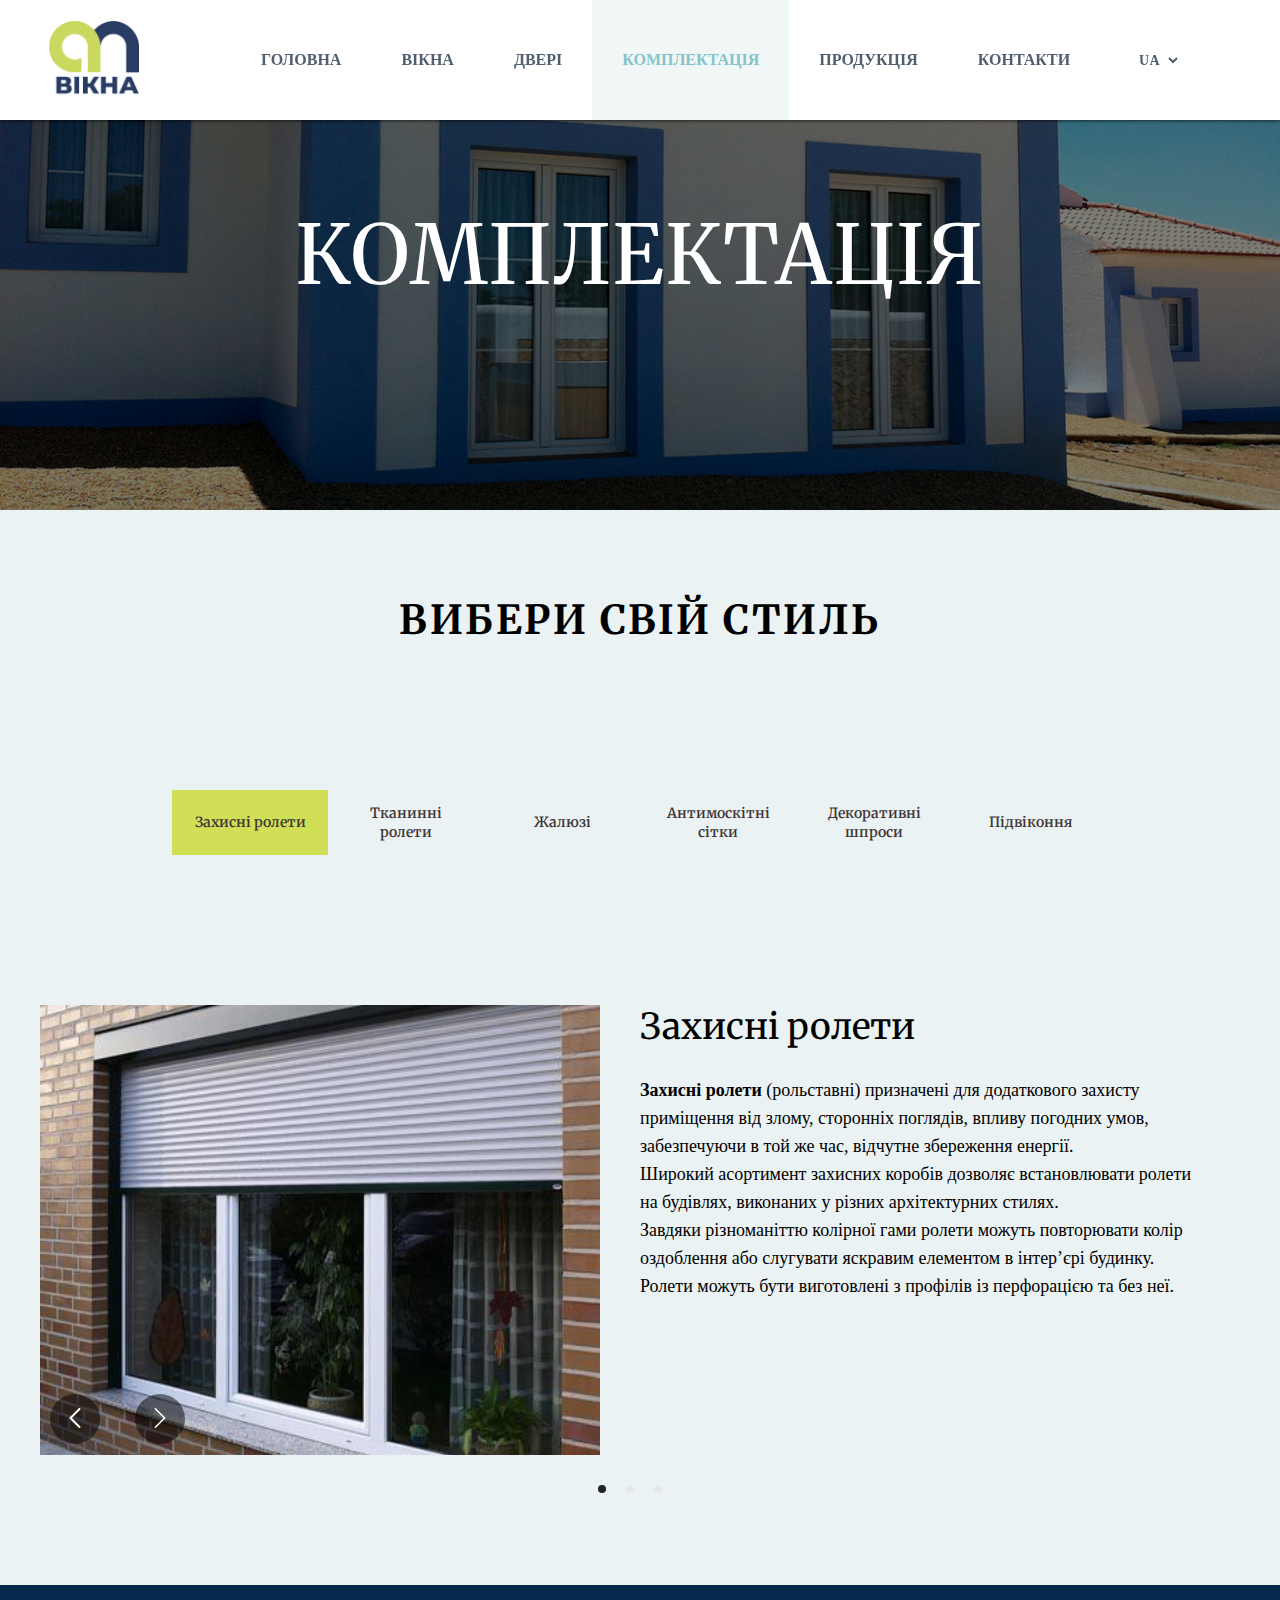
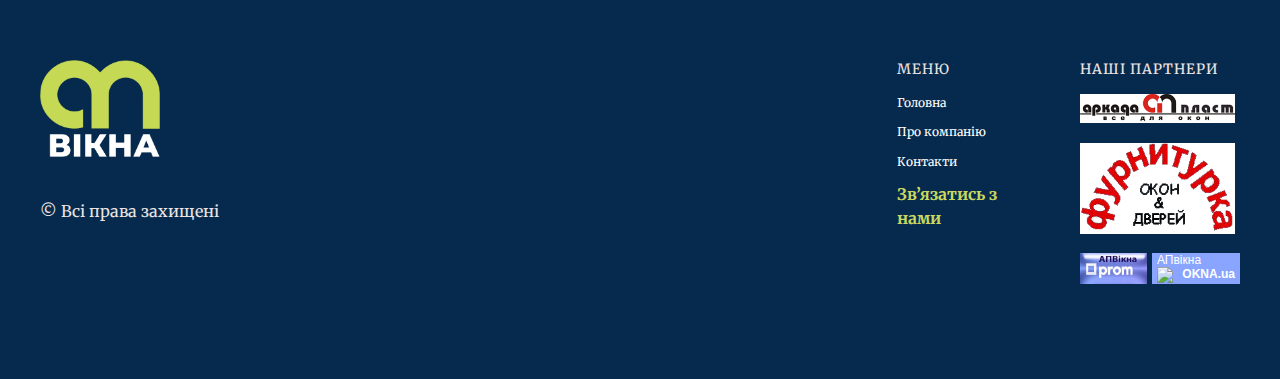
==== complectation.html @ 76748a0a "complactetion end" ====
<!DOCTYPE html>
<html lang="en">
<head>
    <meta charset="UTF-8">
    <meta http-equiv="X-UA-Compatible" content="IE=edge">
    <meta name="viewport" content="width=device-width, initial-scale=1.0">
    <title>Комплектація</title>
    <link rel="stylesheet" href="css_main/common.css">
    <link rel="stylesheet" href="css_main/complectation.css">
    <style>
        @import url('https://fonts.googleapis.com/css2?family=Merriweather&display=swap');
        @import url('https://fonts.googleapis.com/css2?family=Source+Sans+Pro:ital,wght@0,200;0,300;0,400;0,600;0,700;0,900;1,200;1,300;1,400;1,600;1,700;1,900&family=Tinos:wght@400;700&display=swap&subset=cyrillic,cyrillic-ext,greek,greek-ext,latin-ext,vietnamese');
        @import url('https://fonts.googleapis.com/css2?family=Oswald&display=swap');
    </style>
</head>
<body>
    
    <div class="complectation_main_container">

        <section class="header">
            <div class="logo_img_wrap">
                <img class="logo_img" src="images/logo/title_logo.png" alt="logo_img">
            </div>
            <div class="nav_wrap">
                <ul class="nav">
                    <li class="nav_item"><a class="nav_item_link" href="">ГОЛОВНА</a></li>
                    <li class="nav_item"><a class="nav_item_link" href="">ВІКНА</a></li>
                    <li class="nav_item"><a class="nav_item_link" href="">ДВЕРІ</a></li>
                    <li class="nav_item nav_item_active"><a class="nav_item_link nav_item_link_active" href="">КОМПЛЕКТАЦІЯ</a></li>
                    <li class="nav_item"><a class="nav_item_link" href="">ПРОДУКЦІЯ</a></li>
                    <li class="nav_item"><a class="nav_item_link" href="">КОНТАКТИ</a></li>
                    <li class="nav_item">
                        <select id="record-language-selection">
                            <option class="change_language" value="Uk">ua</option>
                            <option class="change_language" value="Ru">ru</option>
                        </select>
                    </li>
                </ul>
            </div>
        </section>

        <section class="complectation_title_container">
            <div class="complectation_title_wrap">
                <div class="complectation_title_bg_img_wrap">
                    <img class="complectation_title_bg_img" src="images/title/equipment_cover.jpg">
                </div>
                <div class="complectation_title_text_wrap">
                    <div class="complectation_title_text">КОМПЛЕКТАЦІЯ</div>
                </div>
            </div>
        </section>


        <section class="complectation_types_container">
            <div class="complectation_types_wrap">
                <div class="complectation_choose_style">
                    Вибери свій стиль
                </div>
                <div class="complectation_types_list">
                    <div class="complectation_types_item complectation_types_item_active">Захисні ролети</div>
                    <div class="complectation_types_item">Тканинні ролети</div>
                    <div class="complectation_types_item">Жалюзі</div>
                    <div class="complectation_types_item">Антимоскітні сітки</div>
                    <div class="complectation_types_item">Декоративні шпроси</div>
                    <div class="complectation_types_item">Підвіконня</div>
                </div>
                <div class="complectation_types_slider">
                    <div class="complectation_types_slider_item_protect complectation_types_slider_item_protect_active">
                        <div class="complectation_types_slider_item_img_wrap">
                            <img class="complectation_types_slider_item_img" src="images/content/equipment/sld1_1.jpg">
                            <div class="complectation_types_slider_buttons_wrap">
                                <button class="complectation_types_slider_button_right">
                                    <img class="complectation_types_slider_button_right_img" src="images/icon/back.svg">
                                </button>
                                <button class="complectation_types_slider_button_left">
                                    <img class="complectation_types_slider_button_left_img" src="images/icon/next.svg">
                                </button>
                            </div>
                        </div>
                        <div class="complectation_types_slider_item_text_wrap">
                            <div class="complectation_types_slider_item_title_text">Захисні ролети</div>
                            <div class="complectation_types_slider_item_side_text">
                                <strong>Захисні ролети</strong>
                                (рольставні) призначені для додаткового захисту приміщення від злому, сторонніх поглядів, впливу погодних умов, забезпечуючи в той же час, відчутне збереження енергії. 
                                <br>
                                Широкий асортимент захисних коробів дозволяє встановлювати ролети на будівлях, виконаних у різних архітектурних стилях. 
                                <br>
                                Завдяки різноманіттю колірної гами ролети можуть повторювати колір оздоблення або слугувати яскравим елементом в інтер’єрі будинку. Ролети можуть бути виготовлені з профілів із перфорацією та без неї.
                            </div>
                        </div>
                    </div>
                    <ol class="complectation_types_slider_indicators">
                        <li data-slide="0" class="active"></li>
                        <li data-slide="1"></li>
                        <li data-slide="2"></li>
                    </ol>
                </div>
            </div>
        </section>

        <section class="footer">
            <div class="footer_wrap">
                <div class="footer_logo_main">
                    <div class="footer_logo_wrap">
                        <img class="footer_logo" src="images/logo/sdlogo.png" alt="APvikna">
                    </div>
                    <div class="footer_logo_text">© Всі права захищені</div>
                </div>
                <div class="footer_nav_logo_wrap">
                    <div class="footer_nav">
                        <div class="footer_nav_menu">Меню</div>
                        <ul class="footer_nav_menu_wrap">
                            <li class="footer_nav_menu_item"><a class="footer_nav_menu_item_link" href="">Головна</a></li>
                            <li class="footer_nav_menu_item"><a class="footer_nav_menu_item_link" href="">Про компанію</a></li>
                            <li class="footer_nav_menu_item"><a class="footer_nav_menu_item_link" href="">Контакти</a></li>
                        </ul>
                        <div class="footer_contact_us">
                            <a class="footer_contact_us_link" href="">Зв’язатись з нами</a>
                        </div>
                    </div>
                    <div class="footer_logos_wrap">
                        <div class="footer_our_partners"> Наші партнери</div>
                        <div class="footer_arkada_plast_logo_wrap">
                            <a href=""><img class="footer_arkada_plast_logo" src="images/logo/footer_arcada.gif"></a>
                        </div>
                        <div class="footer_furniturka_logo_wrap">
                            <a href=""><img class="footer_furniturka_logo" src="images/logo/footer_furnit.png"></a>
                        </div>
                        <div class="footer_prom_okna_wrap">
                            <div class="footer_prom_wrap">
                                <a href=""><img class="footer_prom_logo" src="images/logo/logo_prom.png"></a>
                            </div>
                            <div class="footer_okna_wrap">
                                <div>
                                    <a class="footer_okna_apvikna" href="https://okna.ua/apvikna" target="blank">АПвікна</a>
                                    <a class="footer_okna_c-week" href="https://okna.ua/c-week">
                                        <img class="footer_okna_c-week_img" id="record-okna-ua-img" target="blank" src="https://okna.ua/img/bg-okna-ua-1-r.png"/>
                                    </a>
                                    <a class="footer_okna_okna" href="https://okna.ua/" target="blank">OKNA.ua</a>
                                </div>
                            </div>
                        </div>
                    </div>
                </div>
            </div>
        </section>
        
    </div>
</body>
</html>
---- css_main/common.css ----
button, 
button:active, 
button:focus {
    outline: none;
}

body{
    margin: 0px;
}

li{
    list-style-type: none;
}

ul {
    margin: 0px;
    padding-left: 0; 
}

a{
    text-decoration: none;
}

/* Nav menu  */

.header{
    width: 100%;
    height: 120px;
    display: flex;
    justify-content: center;
    align-items: center;
    background-color: white;
    position: fixed;
    z-index: 10;
    box-shadow: 0px 1px 3px rgb(0 0 0 / 60%);
}

.logo_img_wrap{
    width: 90px;
    height: 79px;
}

.logo_img{
    width: 90px;
    height: 79px;
}

.nav{
    display: flex;
    align-items: center;
    width: 100%;
    height: 100%;
    padding-right: 20px;
    padding-left: 92px;
}

.nav_item{
    display: flex;
    justify-content: center;
    align-items: center;
    height: 120px;
    padding-left: 15px;
    padding-right: 15px;
}

.nav_item_active{
    background: rgb(235, 242, 243);
    opacity: .7;
}

.nav_item_link{
    color: #505e6d;
    font-weight: 600;
    font-family:'Tinos', serif;
    margin: 0 15px;
    font-size: 16px;
}

.nav_item_link_active{
    color: #50aab2;
    margin: 0px 15px;
    font-family:'Tinos', serif;
    font-size: 16px;
    font-weight: 600;
}

.nav_item_link:hover{
    color: #50aab2
}

#record-language-selection,
.change_language {
    display: flex;
    border: 0px;
    flex-wrap: nowrap;
    cursor: pointer;
    text-transform: uppercase;
    -webkit-transition: .3s;
    transition: .3s;
    line-height: 26px;
    letter-spacing: .33px;
    padding: 5px;
    outline: none;
    color: #505e6d;
    background-color: transparent;
    font-size: 14px;
    font-weight: 600;
    font-family: 'Tinos', serif;
    margin: 0 15px;
}

#record-language-selection:hover {
    color: #50aab2 !important;
}

/* title cover */

.title_cover{
    position: relative;
    width: 100%;
    height: 1318px;
}

.title_cover_bg_wrap{
    position: absolute;
    width: 100%;
    height: 100%;
}

.title_cover_bg{
    width: 100%;
    height: 1318px;
    position: absolute;
    left: 0px;
    top: 0px;
    object-fit: cover;
    opacity: 0.75;
}
.title_cover_info_wrap{
    width: 1200px;
    height: 100%;
    position: relative;
    margin: 0px auto 0px auto;
}

.title_cover_info{
    position: absolute;
    top: 442px;
    left: 15px;
    z-index: 2;
    width: 660px;
    height: 423px;
    background-color: rgb(255, 255, 255, 0.7);
}

.title_cover_info_logo_wrap{
    width: 610px;
    height: 140px;
    padding-top: 55px;
    margin: 0px auto 0px auto;
}

.title_cover_info_logo{
    width: 610px;
    height: 140px;
}

.title_cover_info_text{
    padding-top: 30px;
    text-align: center;
    margin: 0px auto 0px auto;
    width: 94%;
    font-size: 18px;
    color: #062a4d;
    font-family: 'Merriweather', serif;
    font-weight: 400;
    opacity: 0.8;
}

.title_cover_buttons_wrap{
    width: 610px;
    height: 60px;
    display: flex;
    align-items: center;
    justify-content: center;
    margin: 40px auto 45px auto;
}

.title_cover_info_contact_us{
    width: 260px;
    height: 60px;
    border: none;
    background-color: #d0df56;
    padding: 0px;
}

.title_cover_info_contact_us_link{
    text-transform: uppercase;
    text-align: center;
    width: 140px;
    height: 60px;
    padding-left: 60px;
    padding-right: 60px;
    color: #062849;
    font-family: 'Tinos', serif;
    font-weight: 600;
    font-size: 13px;
    vertical-align: middle;
}

.title_cover_info_about_us{
    width: 260px;
    height: 60px;
    border: none;
    padding: 0px;
    margin-left: 5px;
    background-color: white;
}

.title_cover_info_about_us_link{
    text-transform: uppercase;
    text-align: center;
    width: 140px;
    height: 60px;
    padding-left: 60px;
    padding-right: 60px;
    color: #062849;
    font-family: 'Tinos', serif;
    font-weight: 600;
    font-size: 13px;
}

.title_cover_info_about_us:hover{
    background-color: #c5c452;
    box-shadow: 0px 0px 5px 0px rgba(0, 0, 0, 0.2)
}

.title_cover_info_contact_us:hover{
    background-color: #c5c452;
    box-shadow: 0px 0px 5px 0px rgba(0, 0, 0, 0.2)
}


/* Footer */

.footer{
    background-color: #062a4d;
    width: 100%;
    height: 394px;
}

.footer_wrap{
    width: 1200px;
    margin: 0px auto 0px auto;
    display: flex;
    justify-content: space-between;
    padding-top: 75px;
    padding-bottom: 90px;
}

.footer_logo{
    width: 120px;
    height: 97px;
}

.footer_logo_text{
    color: #ebe3e3;
    padding-top: 40px;
    font-family: 'Merriweather', serif;
    font-weight: 400;
}

.footer_nav_logo_wrap{
    display: flex;
}

.footer_nav{
    padding-right: 75px;
}

.footer_nav_menu{
    font-family: 'Merriweather',serif;
    color: #ebe3e3;
    letter-spacing: 1px;
    text-transform: uppercase;
    font-size: 14px;
    line-height: 1.35;
    text-align: left;
}

.footer_nav_menu_wrap{
    padding-top: 14px;
}

.footer_nav_menu_item_link{
    color: white;
    font-family: 'Merriweather', serif;
    font-weight: 400;
    font-size: 12px;
    line-height: 1.55;
}

.footer_nav_menu_item{
    padding-bottom: 10px;
}

.footer_contact_us{
    width: 108px;
}

.footer_contact_us_link{
    font-family: 'Merriweather', serif;
    line-height: 1.55;
    font-weight: 700;
    color: rgb(202, 216, 95);
    font-size: 16px;
}

.footer_logos_wrap{
    height: 228px;
    width: 160px;
    display: flex;
    flex-direction: column;
    justify-content: space-between;
}

.footer_our_partners{
    color: #ebe3e3;
    letter-spacing: 1px;
    text-transform: uppercase;
    font-family: 'Merriweather', serif;
    font-weight: 500;
    font-size: 14px;
    line-height: 1.35;
}

.footer_arkada_plast_logo{
    width: 155px;
    height: 29px;
}

.footer_furniturka_logo{
    width: 155px;
    height: 91px;
}

.footer_prom_okna_wrap{
    display: flex;
    justify-content: space-between;
}

.footer_prom_logo{
    width: 67px;
    height: 31px;
}

.footer_okna_logo{
    height: 31px;
}

.footer_okna_wrap{
    font:12px Arial, Helvetica, sans-serif;
    height:31px;
    min-height:31px;
    min-width:88px;
    background:#89A5FF url(https://okna.ua/img/bg-okna-ua-1.png) repeat-x;
    float:left;
}

.footer_okna_apvikna{
    white-space:nowrap;
    display:block;
    color:#fff;
    margin:0 5px;
    text-decoration:none;
}

.footer_okna_c-week_img{
    float:left;
    margin-left:5px;
    border:0;
}

.footer_okna_okna{
    white-space:nowrap;
    text-align:right;
    display:block;
    margin:0 5px;
    font-weight:bold;
    color:#FFFFFF;
    text-decoration:none;
}
---- css_main/complectation.css ----
.complectation_title_container{
    width: 100%;
    height: 510px;
}

.complectation_title_wrap{
    position: relative;
    width: 100%;
    height: 100%;
}

.complectation_title_bg_img_wrap{
    width: 100%;
    height: 100%;
    background-color: rgb(0,0,0, 0.3);
    z-index: 1;
}

.complectation_title_bg_img{
    position: absolute;
    top: 0;
    left: 0;
    width: 100%;
    height: 100%;
    object-fit: cover;
    z-index: -1;
    opacity: 1;
}

.complectation_title_text_wrap{
    position: absolute;
    top: 0;
    left: 0;
    bottom: 0;
    right: 0;
    width: 1200px;
    margin: 0px auto 0px auto;
    display: flex;
    align-items: center;
    justify-content: center;
}

.complectation_title_text{
    color: #fff;
    letter-spacing: 2px;
    font-size: 82px;
    line-height: 1.17;
    font-family: 'Merriweather', serif;
    font-weight: 400;
}

.complectation_types_container{
    width: 100%;
    background-color: #ebf2f3;
}

.complectation_types_wrap{
    width: 1200px;
    margin: 0px auto 0px auto;
}

.complectation_types_list{
    display: flex;
    justify-content: center;
    align-items: center;
    padding-top: 105px;
    padding-bottom: 150px;
}

.complectation_types_item{
    display: flex;
    justify-content: center;
    align-items: center;
    text-align: center;
    width: 112px;
    height: 37px;
    color: #3f3636;
    font-size: 14px;
    font-weight: 600;
    line-height: 1.35;
    font-family: 'Merriweather', serif;
    cursor: pointer;
    padding: 14px 22px;
}

.complectation_types_item:hover{
    background-color: #d0df56
}

.complectation_types_item_active{
    cursor: default;
    background-color: #d0df56
}

.complectation_types_slider_item{
    display: flex;
    padding-top: 90px;
}

.complectation_types_slider_item_img_wrap{
    position: relative;
}

.complectation_types_slider_item_img{
    width: 560px;
    height: 450px;
    object-fit: cover;
}

.complectation_types_slider_item_text_wrap{
    padding-left: 40px;
}

.complectation_types_slider_item_title_text{
    padding-bottom: 28px;
    font-size: 36px;
    line-height: 1.23;
    font-family: 'Merriweather', serif;
    font-weight: 400;
    color: #000;
}

.complectation_types_slider_item_side_text{
    width: 560px;
    font-size: 18px;
    line-height: 1.55;
    font-family: 'Tinos', serif;
    font-weight: 400;
    color: #000;
}

.complectation_types_slider_buttons_wrap{
    position: absolute;
    left: 10px;
    bottom: 15px;
    width: 135px;
    display: flex;
    justify-content: space-between;
}

.complectation_types_slider_button_right{
    width: 50px;
    height: 50px;
    border-radius: 90%;
    cursor: pointer;
    background-color: rgba(0, 0, 0, 0.5);
    border: none
}

.complectation_types_slider_button_left{
    width: 50px;
    height: 50px;
    border-radius: 90%;
    cursor: pointer;
    background-color: rgba(0, 0, 0, 0.5);
    border: none
}


.complectation_types_slider_button_left_img{
    width: 20px;
    height: 30px;
    fill: white;
}

.complectation_types_slider_button_right_img{
    width: 20px;
    height: 30px;
}
.complectation_types_slider_indicators{
    display: flex;
    justify-content: center;
    padding-top: 26px;
    padding-bottom: 90px;
    margin: 0px;
    padding-left: 0; 
    height: 10px;
}

.complectation_types_slider_indicators li{
    background-color: #e8e8e8;
    border-radius:90%;
    margin-right: 20px;
    height: 8px;
    width: 8px;
}

.complectation_types_slider_indicators li:hover{
    background-color: #222
}

li.active{
    background-color: #222
}

.complectation_choose_style{
    padding-top: 85px;
    padding-bottom: 40px;
    text-transform: uppercase;
    font-size: 40px;
    font-family: 'Merriweather', serif;
    font-weight: 700;
    color: #000;
    letter-spacing: 2.5px;
    text-align: center;
}

.complectation_types_slider_item_protect{
    display: none;
}
.complectation_types_slider_item_protect_active{
    display: flex;
}
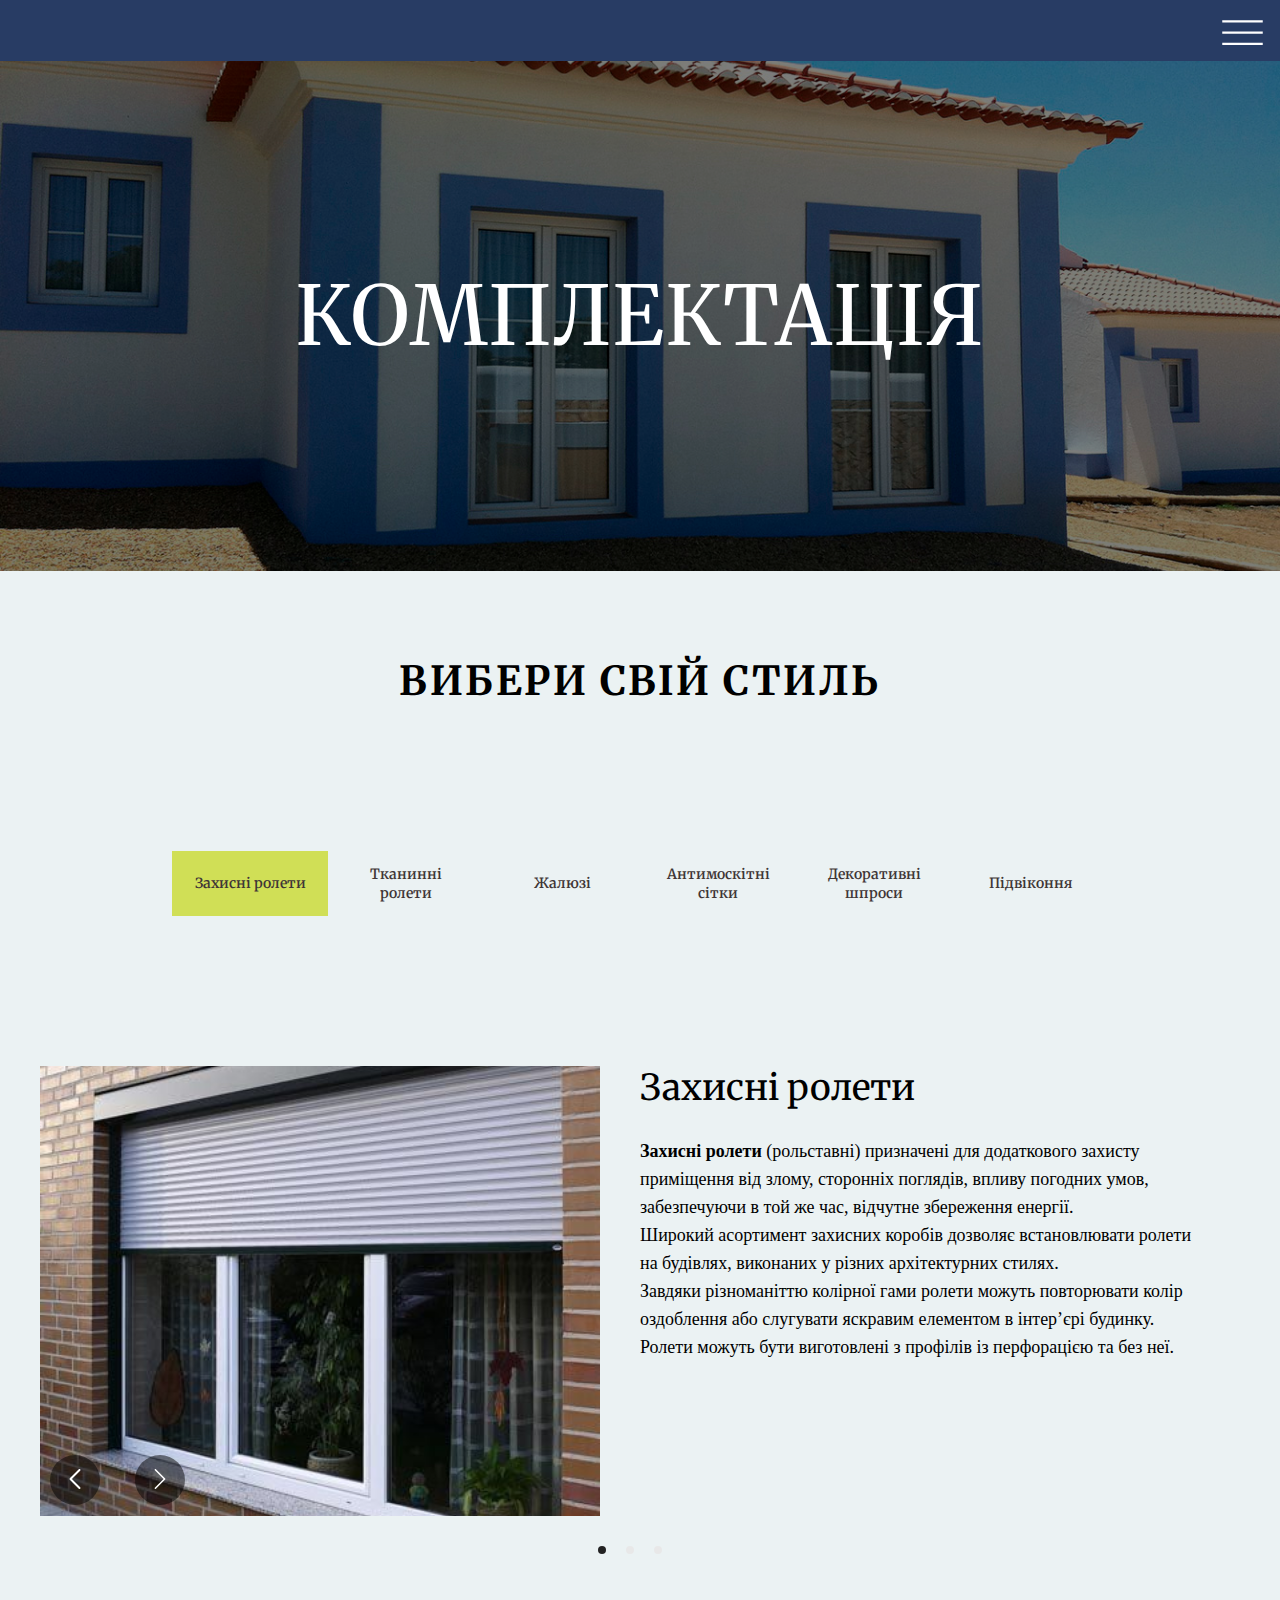
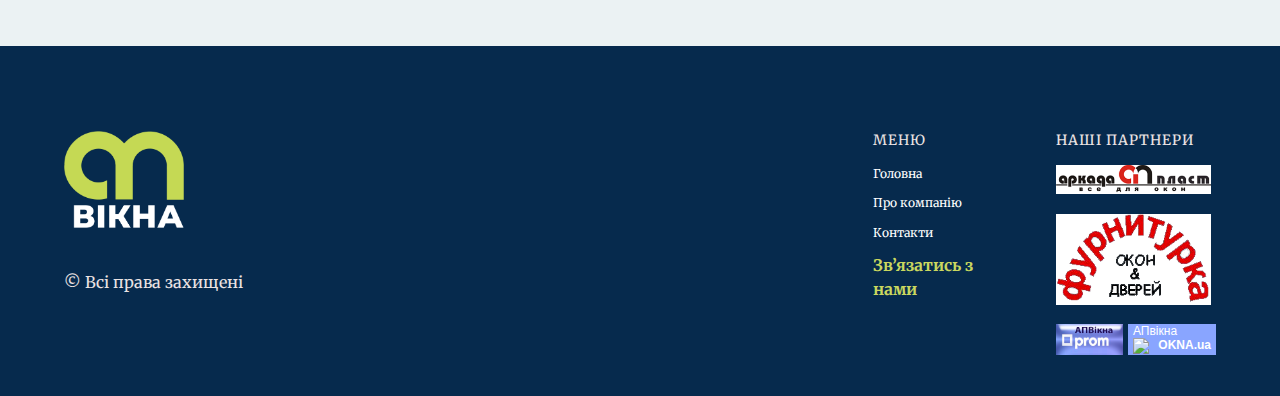
==== commit 59d3f7ca: "add media to main 1440" ====
--- a/complectation.html
+++ b/complectation.html
@@ -7,6 +7,8 @@
     <title>Комплектація</title>
     <link rel="stylesheet" href="css_main/common.css">
     <link rel="stylesheet" href="css_main/complectation.css">
+    <link rel="stylesheet" href="media/common.css">
+    <script src="js/burger.js" defer ></script>
     <style>
         @import url('https://fonts.googleapis.com/css2?family=Merriweather&display=swap');
         @import url('https://fonts.googleapis.com/css2?family=Source+Sans+Pro:ital,wght@0,200;0,300;0,400;0,600;0,700;0,900;1,200;1,300;1,400;1,600;1,700;1,900&family=Tinos:wght@400;700&display=swap&subset=cyrillic,cyrillic-ext,greek,greek-ext,latin-ext,vietnamese');
@@ -18,24 +20,33 @@
     <div class="complectation_main_container">
 
         <section class="header">
-            <div class="logo_img_wrap">
-                <img class="logo_img" src="images/logo/title_logo.png" alt="logo_img">
+            <div class="burger_wrap">
+                <svg class="transform-hamburger" viewBox="0 0 20 20">
+                    <line class="transform-hamburger__line-top" x1="1" y1="5" x2="19" y2="5" />
+                    <line class="transform-hamburger__line-middle" x1="1" y1="10" x2="19" y2="10" />
+                    <line class="transform-hamburger__line-bottom" x1="1" y1="15" x2="19" y2="15" />
+                </svg>
             </div>
-            <div class="nav_wrap">
-                <ul class="nav">
-                    <li class="nav_item"><a class="nav_item_link" href="">ГОЛОВНА</a></li>
-                    <li class="nav_item"><a class="nav_item_link" href="">ВІКНА</a></li>
-                    <li class="nav_item"><a class="nav_item_link" href="">ДВЕРІ</a></li>
-                    <li class="nav_item nav_item_active"><a class="nav_item_link nav_item_link_active" href="">КОМПЛЕКТАЦІЯ</a></li>
-                    <li class="nav_item"><a class="nav_item_link" href="">ПРОДУКЦІЯ</a></li>
-                    <li class="nav_item"><a class="nav_item_link" href="">КОНТАКТИ</a></li>
-                    <li class="nav_item">
-                        <select id="record-language-selection">
-                            <option class="change_language" value="Uk">ua</option>
-                            <option class="change_language" value="Ru">ru</option>
-                        </select>
-                    </li>
-                </ul>
+            <div class="header_wrap">
+                <div class="logo_img_wrap">
+                    <img class="logo_img" src="images/logo/title_logo.png" alt="logo_img">
+                </div>
+                <div class="nav_wrap">
+                    <ul class="nav">
+                        <li class="nav_item nav_item_active"><a class="nav_item_link nav_item_link_active" href="">ГОЛОВНА</a></li>
+                        <li class="nav_item"><a class="nav_item_link" href="">ВІКНА</a></li>
+                        <li class="nav_item"><a class="nav_item_link" href="">ДВЕРІ</a></li>
+                        <li class="nav_item"><a class="nav_item_link" href="">КОМПЛЕКТАЦІЯ</a></li>
+                        <li class="nav_item"><a class="nav_item_link" href="">ПРОДУКЦІЯ</a></li>
+                        <li class="nav_item"><a class="nav_item_link" href="">КОНТАКТИ</a></li>
+                        <li class="nav_item">
+                            <select id="record-language-selection">
+                                <option class="change_language" value="Uk">ua</option>
+                                <option class="change_language" value="Ru">ru</option>
+                            </select>
+                        </li>
+                    </ul>
+                </div>
             </div>
         </section>
 
--- a/css_main/common.css
+++ b/css_main/common.css
@@ -23,7 +23,11 @@
 
 /* Nav menu  */
 
-.header{
+.transform-hamburger{
+    display: none;
+}
+
+.header_wrap{
     width: 100%;
     height: 120px;
     display: flex;
--- a/media/common.css
+++ b/media/common.css
@@ -0,0 +1,148 @@
+@media(max-width: 1440px){
+
+    body{
+        height: 100%;
+    }
+    .transform-hamburger{
+        display: block;
+    }
+
+
+    .burger_wrap{
+        position: fixed;
+        top: 0;
+        right: 0;
+        width: 100%;
+        height: 61px;
+        background-color: #283C64;
+        z-index: 5;
+    }
+
+    .header_wrap{
+        position: fixed;
+        top: 61px;
+        left: 0;
+        z-index: 11;
+    
+        width: 100%;
+        height:50%;
+    
+        margin: 0;
+        padding: 70px 70px;
+        list-style: none;
+        box-sizing: border-box;
+    
+        background: #F9F9F9;
+    
+        display: flex;
+        flex-direction: column;
+        justify-content: center;
+    
+        transform: translateY(-115%);
+    
+        transition: transform .9s ease-in-out 0s;
+        z-index: 4;
+    }
+
+    .menu__wrapper--open {
+        transform: translateX(0%);
+        padding: 70px 70px;
+        z-index: 4;
+    }
+    
+    .transform-hamburger {
+        position: absolute;
+        right: 15px;
+        top: 10px;
+        z-index: 15;
+    
+        width: 45px;
+    
+        color: white;
+    
+        stroke: currentColor;
+    
+        cursor: pointer;
+    
+        transition: color .8s linear 0s;
+    }
+    
+    .transform-hamburger__line-middle {
+        height: 3px;
+        opacity: 1;
+    
+        transition: opacity .2s linear 0s;
+    }
+    
+    .transform-hamburger__line-top {
+        transform-origin: 50% 25%;
+        transform: translateY(0%) rotate(0deg) scaleX(1);
+    
+        transition: transform .4s linear .2s;
+    }
+    
+    .transform-hamburger__line-bottom {
+        transform-origin: 50% 75%;
+        transform: translateY(0%) rotate(0deg) scaleX(1);
+    
+        transition: transform .4s linear .6s;
+    }
+    
+    .transform-hamburger--transformed {
+        background-color: #283C64;
+    }
+    
+    .transform-hamburger--transformed .transform-hamburger__line-middle {
+        opacity: 0;
+    }
+    
+    .transform-hamburger--transformed .transform-hamburger__line-top {
+        transform: translateY(25%) rotate(45deg) scaleX(1.41);
+    }
+    
+    .transform-hamburger--transformed .transform-hamburger__line-bottom {
+        transform: translateY(-25%) rotate(-45deg) scaleX(1.41);
+    }
+
+    .header{
+        display: flex;
+        justify-content: center;
+        align-items: center;
+        height: 61px;
+        background-color: #283C64;
+    }
+
+    .nav{
+        display: flex;
+        flex-direction: column;
+        align-items: center;
+        justify-content: space-around;
+        width: 100%;
+        height: 100%;
+        padding: 0px;
+    }
+
+    .nav_wrap{
+        width: 100%;
+        height: 100%;
+    }
+
+    .logo_img_wrap{
+        margin: 0px auto;
+    }
+    .footer_wrap{
+        width: 90%;
+        height: 100%;
+        padding: 0px;
+    }
+    .footer{
+        height: 350px;
+    }
+    .footer_nav_logo_wrap{
+        padding-top: 85px;
+    }
+
+    .footer_logo_main{
+        padding-top: 85px;
+    }
+}